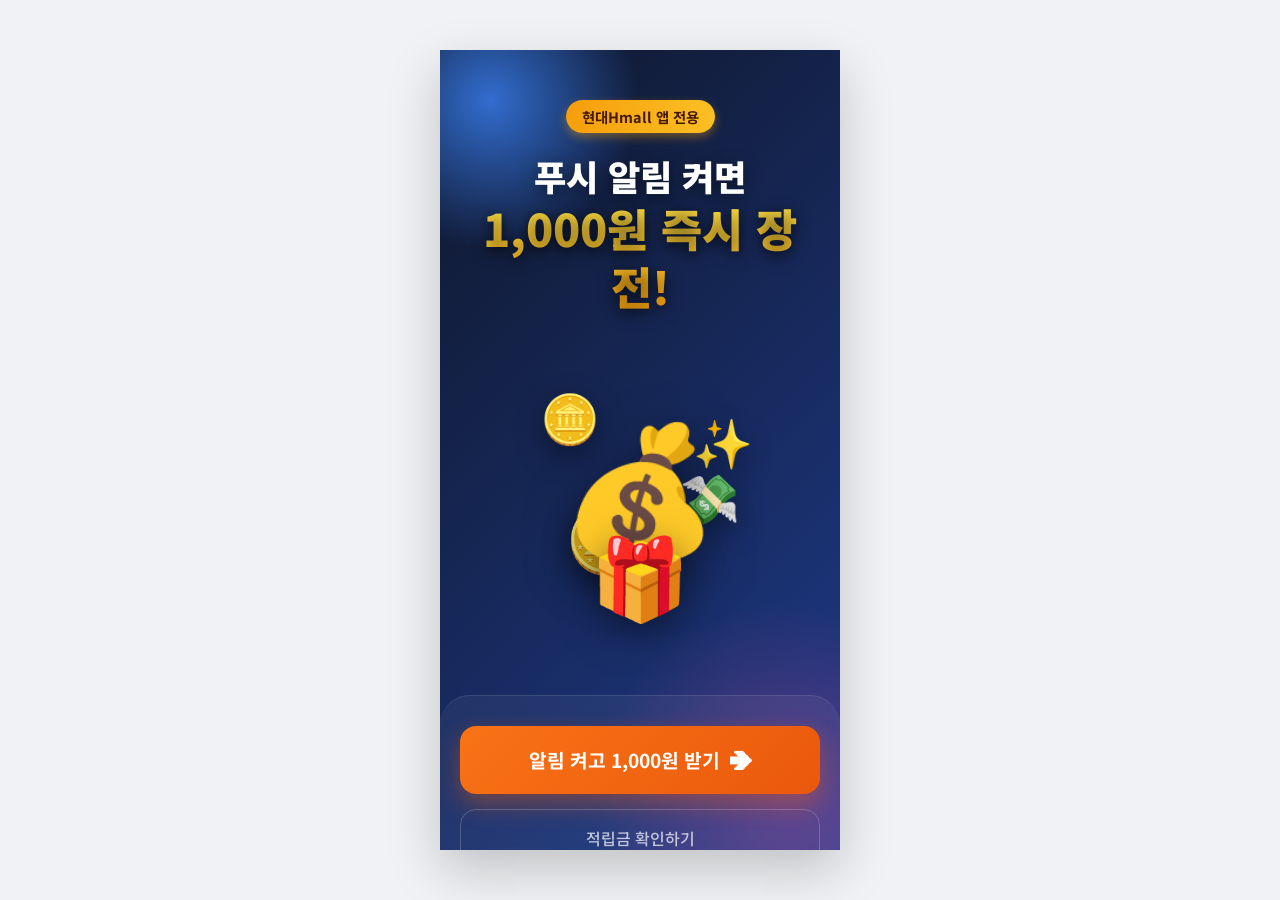
==== hmall_event_kv.html @ 741a4ec0 "Add Korean KV mockup for HMall push event" ====
<!DOCTYPE html>
<html lang="ko">
<head>
    <meta charset="UTF-8">
    <meta name="viewport" content="width=device-width, initial-scale=1.0">
    <title>HMall 푸시 알림 이벤트</title>
    <link href="https://fonts.googleapis.com/css2?family=Noto+Sans+KR:wght@400;700;900&display=swap" rel="stylesheet">
    <style>
        * {
            margin: 0;
            padding: 0;
            box-sizing: border-box;
            font-family: 'Noto Sans KR', sans-serif;
        }

        body {
            display: flex;
            justify-content: center;
            align-items: center;
            min-height: 100vh;
            background-color: #f0f2f5;
        }

        .mobile-container {
            width: 100%;
            max-width: 400px;
            height: 800px;
            background: linear-gradient(135deg, #0f172a 0%, #1e3a8a 100%);
            position: relative;
            overflow: hidden;
            box-shadow: 0 20px 50px rgba(0,0,0,0.2);
            display: flex;
            flex-direction: column;
            align-items: center;
            color: white;
        }

        /* Decorative Background Elements */
        .glow {
            position: absolute;
            width: 300px;
            height: 300px;
            background: radial-gradient(circle, rgba(59,130,246,0.8) 0%, rgba(0,0,0,0) 70%);
            top: -100px;
            left: -100px;
            border-radius: 50%;
            z-index: 0;
        }

        .glow2 {
            position: absolute;
            width: 400px;
            height: 400px;
            background: radial-gradient(circle, rgba(236,72,153,0.3) 0%, rgba(0,0,0,0) 70%);
            bottom: -150px;
            right: -150px;
            border-radius: 50%;
            z-index: 0;
        }

        .kv-content {
            position: relative;
            z-index: 10;
            display: flex;
            flex-direction: column;
            align-items: center;
            width: 100%;
            padding: 50px 20px;
            flex-grow: 1;
        }

        .badge {
            background: linear-gradient(90deg, #f59e0b, #fbbf24);
            color: #451a03;
            padding: 6px 16px;
            border-radius: 20px;
            font-weight: 700;
            font-size: 0.9rem;
            margin-bottom: 20px;
            box-shadow: 0 4px 10px rgba(245,158,11,0.4);
            animation: bounceIn 1s cubic-bezier(0.175, 0.885, 0.32, 1.275);
        }

        .title {
            text-align: center;
            font-size: 2.2rem;
            font-weight: 900;
            line-height: 1.3;
            text-shadow: 0 4px 15px rgba(0,0,0,0.5);
            margin-bottom: 40px;
            animation: fadeInDown 0.8s ease-out;
        }

        .highlight {
            color: #fbbf24;
            display: block;
            font-size: 2.8rem;
            background: -webkit-linear-gradient(#fde047, #f59e0b);
            -webkit-background-clip: text;
            -webkit-text-fill-color: transparent;
            filter: drop-shadow(0 2px 4px rgba(0,0,0,0.3));
        }

        /* 3D Object Area (using emojis for prototype) */
        .visual-area {
            position: relative;
            width: 250px;
            height: 250px;
            margin-bottom: 40px;
            animation: float 4s ease-in-out infinite;
        }

        .main-coin {
            font-size: 8rem;
            position: absolute;
            top: 50%;
            left: 50%;
            transform: translate(-50%, -50%);
            filter: drop-shadow(0 15px 25px rgba(0,0,0,0.5));
            z-index: 2;
        }

        .small-coin {
            font-size: 3rem;
            position: absolute;
            filter: drop-shadow(0 10px 15px rgba(0,0,0,0.4));
        }

        .coin1 { top: 10%; left: 10%; animation: float 3s ease-in-out infinite 0.5s; }
        .coin2 { top: 20%; right: 5%; animation: float 3.5s ease-in-out infinite 1s; }
        .coin3 { bottom: 10%; left: 20%; animation: float 2.5s ease-in-out infinite 0.2s; font-size: 4rem;}
        .coin4 { bottom: 30%; right: 10%; animation: float 4s ease-in-out infinite 0.8s; }

        .gift {
            font-size: 5rem;
            position: absolute;
            bottom: -10%;
            left: 50%;
            transform: translateX(-50%);
            filter: drop-shadow(0 10px 20px rgba(0,0,0,0.5));
            z-index: 3;
            animation: bounce 2s infinite;
        }

        /* Bottom Action Area */
        .action-area {
            position: relative;
            z-index: 10;
            width: 100%;
            padding: 30px 20px;
            background: rgba(255, 255, 255, 0.05);
            backdrop-filter: blur(10px);
            border-top: 1px solid rgba(255,255,255,0.1);
            border-radius: 30px 30px 0 0;
            display: flex;
            flex-direction: column;
            gap: 15px;
        }

        .btn-primary {
            background: linear-gradient(135deg, #f97316 0%, #ea580c 100%);
            color: white;
            border: none;
            padding: 18px 20px;
            border-radius: 16px;
            font-size: 1.2rem;
            font-weight: 700;
            cursor: pointer;
            box-shadow: 0 10px 25px rgba(234, 88, 12, 0.4);
            transition: transform 0.2s, box-shadow 0.2s;
            display: flex;
            justify-content: center;
            align-items: center;
            gap: 10px;
        }

        .btn-primary:active {
            transform: translateY(2px);
            box-shadow: 0 5px 15px rgba(234, 88, 12, 0.4);
        }

        .btn-primary::after {
            content: '➔';
            font-size: 1.4rem;
        }

        .btn-secondary {
            background: transparent;
            color: rgba(255,255,255,0.7);
            border: 1px solid rgba(255,255,255,0.2);
            padding: 16px 20px;
            border-radius: 16px;
            font-size: 1rem;
            font-weight: 500;
            cursor: pointer;
            transition: background 0.2s;
        }

        .btn-secondary:active {
            background: rgba(255,255,255,0.1);
        }

        /* Animations */
        @keyframes float {
            0% { transform: translateY(0px); }
            50% { transform: translateY(-15px); }
            100% { transform: translateY(0px); }
        }

        @keyframes bounceIn {
            0% { transform: scale(0); opacity: 0; }
            50% { transform: scale(1.1); }
            100% { transform: scale(1); opacity: 1; }
        }

        @keyframes fadeInDown {
            0% { transform: translateY(-20px); opacity: 0; }
            100% { transform: translateY(0); opacity: 1; }
        }

        @keyframes bounce {
            0%, 20%, 50%, 80%, 100% { transform: translateX(-50%) translateY(0); }
            40% { transform: translateX(-50%) translateY(-20px); }
            60% { transform: translateX(-50%) translateY(-10px); }
        }

    </style>
</head>
<body>
    <div class="mobile-container">
        <div class="glow"></div>
        <div class="glow2"></div>
        
        <div class="kv-content">
            <div class="badge">현대Hmall 앱 전용</div>
            
            <h1 class="title">
                푸시 알림 켜면<br>
                <span class="highlight">1,000원 즉시 장전!</span>
            </h1>
            
            <div class="visual-area">
                <div class="small-coin coin1">🪙</div>
                <div class="small-coin coin2">✨</div>
                <div class="main-coin">💰</div>
                <div class="small-coin coin3">🪙</div>
                <div class="small-coin coin4">💸</div>
                <div class="gift">🎁</div>
            </div>
        </div>

        <div class="action-area">
            <button class="btn-primary">알림 켜고 1,000원 받기</button>
            <button class="btn-secondary">적립금 확인하기</button>
        </div>
    </div>
</body>
</html>
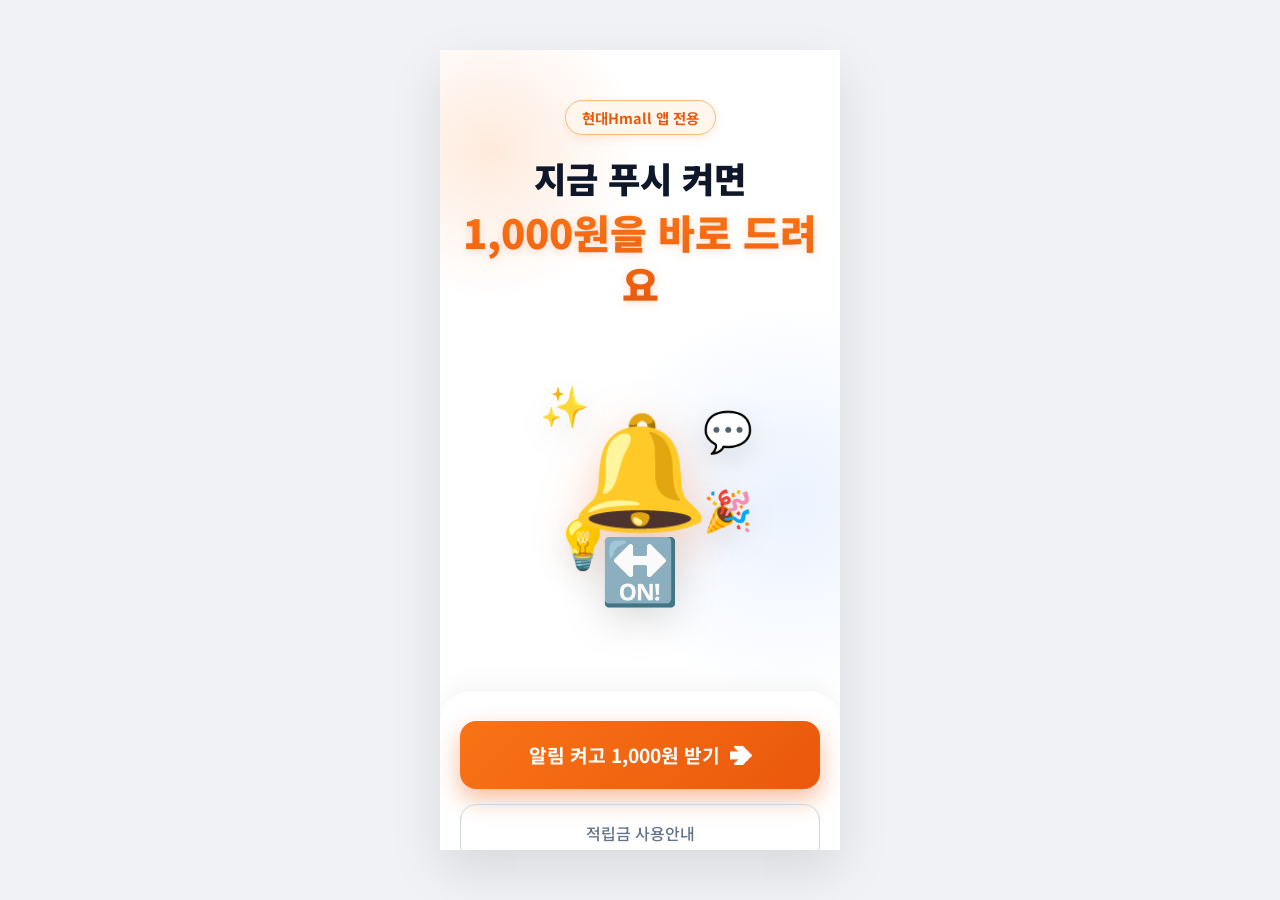
==== commit 51bc5c98: "Update HMall Event KV UI with Push ON concept and Bottom Sheet" ====
--- a/hmall_event_kv.html
+++ b/hmall_event_kv.html
@@ -4,7 +4,7 @@
     <meta charset="UTF-8">
     <meta name="viewport" content="width=device-width, initial-scale=1.0">
     <title>HMall 푸시 알림 이벤트</title>
-    <link href="https://fonts.googleapis.com/css2?family=Noto+Sans+KR:wght@400;700;900&display=swap" rel="stylesheet">
+    <link href="https://fonts.googleapis.com/css2?family=Noto+Sans+KR:wght@400;500;700;900&display=swap" rel="stylesheet">
     <style>
         * {
             margin: 0;
@@ -25,14 +25,14 @@
             width: 100%;
             max-width: 400px;
             height: 800px;
-            background: linear-gradient(135deg, #0f172a 0%, #1e3a8a 100%);
+            background: #ffffff; /* 밝은 색상으로 변경 */
             position: relative;
             overflow: hidden;
-            box-shadow: 0 20px 50px rgba(0,0,0,0.2);
+            box-shadow: 0 20px 50px rgba(0,0,0,0.1);
             display: flex;
             flex-direction: column;
             align-items: center;
-            color: white;
+            color: #1e293b;
         }
 
         /* Decorative Background Elements */
@@ -40,8 +40,8 @@
             position: absolute;
             width: 300px;
             height: 300px;
-            background: radial-gradient(circle, rgba(59,130,246,0.8) 0%, rgba(0,0,0,0) 70%);
-            top: -100px;
+            background: radial-gradient(circle, rgba(249,115,22,0.15) 0%, rgba(255,255,255,0) 70%);
+            top: -50px;
             left: -100px;
             border-radius: 50%;
             z-index: 0;
@@ -51,8 +51,8 @@
             position: absolute;
             width: 400px;
             height: 400px;
-            background: radial-gradient(circle, rgba(236,72,153,0.3) 0%, rgba(0,0,0,0) 70%);
-            bottom: -150px;
+            background: radial-gradient(circle, rgba(59,130,246,0.1) 0%, rgba(255,255,255,0) 70%);
+            bottom: 150px;
             right: -150px;
             border-radius: 50%;
             z-index: 0;
@@ -70,14 +70,15 @@
         }
 
         .badge {
-            background: linear-gradient(90deg, #f59e0b, #fbbf24);
-            color: #451a03;
+            background: #fff7ed;
+            color: #ea580c;
+            border: 1px solid #fdba74;
             padding: 6px 16px;
             border-radius: 20px;
             font-weight: 700;
             font-size: 0.9rem;
             margin-bottom: 20px;
-            box-shadow: 0 4px 10px rgba(245,158,11,0.4);
+            box-shadow: 0 4px 10px rgba(234,88,12,0.1);
             animation: bounceIn 1s cubic-bezier(0.175, 0.885, 0.32, 1.275);
         }
 
@@ -86,22 +87,23 @@
             font-size: 2.2rem;
             font-weight: 900;
             line-height: 1.3;
-            text-shadow: 0 4px 15px rgba(0,0,0,0.5);
             margin-bottom: 40px;
             animation: fadeInDown 0.8s ease-out;
+            color: #0f172a;
         }
 
         .highlight {
-            color: #fbbf24;
+            color: #ea580c;
             display: block;
-            font-size: 2.8rem;
-            background: -webkit-linear-gradient(#fde047, #f59e0b);
+            font-size: 2.5rem;
+            background: -webkit-linear-gradient(#f97316, #ea580c);
             -webkit-background-clip: text;
             -webkit-text-fill-color: transparent;
-            filter: drop-shadow(0 2px 4px rgba(0,0,0,0.3));
-        }
-
-        /* 3D Object Area (using emojis for prototype) */
+            filter: drop-shadow(0 2px 4px rgba(234,88,12,0.2));
+            margin-top: 5px;
+        }
+
+        /* 3D Object Area (Push ON 시각화) */
         .visual-area {
             position: relative;
             width: 250px;
@@ -110,37 +112,38 @@
             animation: float 4s ease-in-out infinite;
         }
 
-        .main-coin {
-            font-size: 8rem;
-            position: absolute;
-            top: 50%;
+        .main-icon {
+            font-size: 7rem;
+            position: absolute;
+            top: 45%;
             left: 50%;
             transform: translate(-50%, -50%);
-            filter: drop-shadow(0 15px 25px rgba(0,0,0,0.5));
+            filter: drop-shadow(0 15px 25px rgba(234,88,12,0.3));
             z-index: 2;
         }
 
-        .small-coin {
-            font-size: 3rem;
-            position: absolute;
-            filter: drop-shadow(0 10px 15px rgba(0,0,0,0.4));
-        }
-
-        .coin1 { top: 10%; left: 10%; animation: float 3s ease-in-out infinite 0.5s; }
-        .coin2 { top: 20%; right: 5%; animation: float 3.5s ease-in-out infinite 1s; }
-        .coin3 { bottom: 10%; left: 20%; animation: float 2.5s ease-in-out infinite 0.2s; font-size: 4rem;}
-        .coin4 { bottom: 30%; right: 10%; animation: float 4s ease-in-out infinite 0.8s; }
-
-        .gift {
-            font-size: 5rem;
-            position: absolute;
-            bottom: -10%;
+        .small-icon {
+            font-size: 2.5rem;
+            position: absolute;
+            filter: drop-shadow(0 10px 15px rgba(0,0,0,0.1));
+            font-weight: 900;
+        }
+        
+        .toggle-icon {
+            font-size: 4rem;
+            position: absolute;
+            bottom: -5%;
             left: 50%;
             transform: translateX(-50%);
-            filter: drop-shadow(0 10px 20px rgba(0,0,0,0.5));
+            filter: drop-shadow(0 10px 20px rgba(0,0,0,0.15));
             z-index: 3;
             animation: bounce 2s infinite;
         }
+
+        .icon1 { top: 10%; left: 10%; animation: float 3s ease-in-out infinite 0.5s; }
+        .icon2 { top: 20%; right: 5%; animation: float 3.5s ease-in-out infinite 1s; }
+        .icon3 { bottom: 10%; left: 15%; animation: float 2.5s ease-in-out infinite 0.2s; font-size: 3rem; color: #3b82f6;}
+        .icon4 { bottom: 25%; right: 5%; animation: float 4s ease-in-out infinite 0.8s; color: #ea580c; }
 
         /* Bottom Action Area */
         .action-area {
@@ -148,9 +151,9 @@
             z-index: 10;
             width: 100%;
             padding: 30px 20px;
-            background: rgba(255, 255, 255, 0.05);
-            backdrop-filter: blur(10px);
-            border-top: 1px solid rgba(255,255,255,0.1);
+            background: #ffffff;
+            border-top: 1px solid #f1f5f9;
+            box-shadow: 0 -10px 20px rgba(0,0,0,0.03);
             border-radius: 30px 30px 0 0;
             display: flex;
             flex-direction: column;
@@ -186,8 +189,8 @@
 
         .btn-secondary {
             background: transparent;
-            color: rgba(255,255,255,0.7);
-            border: 1px solid rgba(255,255,255,0.2);
+            color: #64748b;
+            border: 1px solid #cbd5e1;
             padding: 16px 20px;
             border-radius: 16px;
             font-size: 1rem;
@@ -197,7 +200,108 @@
         }
 
         .btn-secondary:active {
-            background: rgba(255,255,255,0.1);
+            background: #f8fafc;
+        }
+
+        /* Bottom Sheet Styles */
+        .overlay {
+            position: absolute;
+            top: 0; left: 0; width: 100%; height: 100%;
+            background: rgba(0,0,0,0.5);
+            z-index: 20;
+            opacity: 0;
+            pointer-events: none;
+            transition: opacity 0.3s ease;
+        }
+        .overlay.active {
+            opacity: 1;
+            pointer-events: auto;
+        }
+
+        .bottom-sheet {
+            position: absolute;
+            bottom: -100%;
+            left: 0;
+            width: 100%;
+            background: #ffffff;
+            border-radius: 24px 24px 0 0;
+            padding: 30px 20px;
+            z-index: 30;
+            transition: bottom 0.3s cubic-bezier(0.2, 0.8, 0.2, 1);
+            color: #333;
+            box-shadow: 0 -10px 20px rgba(0,0,0,0.1);
+        }
+        .bottom-sheet.active {
+            bottom: 0;
+        }
+
+        .bs-header {
+            display: flex;
+            justify-content: space-between;
+            align-items: center;
+            margin-bottom: 25px;
+        }
+        .bs-title {
+            font-size: 1.3rem;
+            font-weight: 700;
+            color: #0f172a;
+        }
+        .bs-close {
+            background: none;
+            border: none;
+            font-size: 1.8rem;
+            line-height: 1;
+            cursor: pointer;
+            color: #94a3b8;
+        }
+        
+        .bs-content {
+            font-size: 0.95rem;
+            line-height: 1.5;
+            max-height: 400px;
+            overflow-y: auto;
+            padding-bottom: 20px;
+        }
+        
+        .bs-info-row {
+            display: flex;
+            margin-bottom: 12px;
+        }
+        .bs-info-label {
+            font-weight: 700;
+            color: #ea580c;
+            width: 70px;
+            flex-shrink: 0;
+        }
+        .bs-info-value {
+            color: #334155;
+        }
+
+        .bs-notice-title {
+            font-weight: 700;
+            color: #475569;
+            margin-top: 25px;
+            margin-bottom: 12px;
+            border-top: 1px solid #e2e8f0;
+            padding-top: 20px;
+        }
+        .bs-notice-list {
+            list-style: none;
+            padding-left: 0;
+            color: #64748b;
+            font-size: 0.85rem;
+        }
+        .bs-notice-list li {
+            position: relative;
+            padding-left: 12px;
+            margin-bottom: 8px;
+            line-height: 1.4;
+        }
+        .bs-notice-list li::before {
+            content: '•';
+            position: absolute;
+            left: 0;
+            color: #94a3b8;
         }
 
         /* Animations */
@@ -220,10 +324,9 @@
 
         @keyframes bounce {
             0%, 20%, 50%, 80%, 100% { transform: translateX(-50%) translateY(0); }
-            40% { transform: translateX(-50%) translateY(-20px); }
-            60% { transform: translateX(-50%) translateY(-10px); }
-        }
-
+            40% { transform: translateX(-50%) translateY(-15px); }
+            60% { transform: translateX(-50%) translateY(-7px); }
+        }
     </style>
 </head>
 <body>
@@ -235,24 +338,77 @@
             <div class="badge">현대Hmall 앱 전용</div>
             
             <h1 class="title">
-                푸시 알림 켜면<br>
-                <span class="highlight">1,000원 즉시 장전!</span>
+                지금 푸시 켜면<br>
+                <span class="highlight">1,000원을 바로 드려요</span>
             </h1>
             
             <div class="visual-area">
-                <div class="small-coin coin1">🪙</div>
-                <div class="small-coin coin2">✨</div>
-                <div class="main-coin">💰</div>
-                <div class="small-coin coin3">🪙</div>
-                <div class="small-coin coin4">💸</div>
-                <div class="gift">🎁</div>
+                <div class="small-icon icon1">✨</div>
+                <div class="small-icon icon2">💬</div>
+                <div class="main-icon">🔔</div>
+                <div class="small-icon icon3">💡</div>
+                <div class="small-icon icon4">🎉</div>
+                <div class="toggle-icon">🔛</div>
             </div>
         </div>
 
         <div class="action-area">
             <button class="btn-primary">알림 켜고 1,000원 받기</button>
-            <button class="btn-secondary">적립금 확인하기</button>
+            <button class="btn-secondary" id="btnGuide">적립금 사용안내</button>
+        </div>
+
+        <!-- Bottom Sheet -->
+        <div class="overlay" id="overlay"></div>
+        <div class="bottom-sheet" id="bottomSheet">
+            <div class="bs-header">
+                <div class="bs-title">적립금 사용안내</div>
+                <button class="bs-close" id="btnClose">&times;</button>
+            </div>
+            <div class="bs-content">
+                <div class="bs-info-row">
+                    <div class="bs-info-label">응모 방법</div>
+                    <div class="bs-info-value">Hmall 앱에서 혜택 푸시 알림 수신하면 자동 지급</div>
+                </div>
+                <div class="bs-info-row">
+                    <div class="bs-info-label">증정 일자</div>
+                    <div class="bs-info-value">응모 즉시 자동 증정</div>
+                </div>
+                <div class="bs-info-row">
+                    <div class="bs-info-label">사용 기간</div>
+                    <div class="bs-info-value">증정일 당일 23:59까지</div>
+                </div>
+
+                <div class="bs-notice-title">유의 사항</div>
+                <ul class="bs-notice-list">
+                    <li>경품(적립금)은 당첨 즉시 제공됩니다. 부여 현황은 [마이페이지 &gt; 포인트]에서 확인해 주세요.</li>
+                    <li>지급된 경품은 증정 당일 소멸되며, 기간 내 미사용시 자동 소멸됩니다.</li>
+                    <li>고객님의 기기 및 네트워크 상황으로 인한 참여 기회 상실은 당사에서 책임지지 않습니다.</li>
+                    <li>본 이벤트는 당사 사정에 의해 사전 고지 없이 조기 종료되거나 변경될 수 있습니다.</li>
+                    <li>본 이벤트는 앱 전용 이벤트로 혜택 푸시에 동의한 고객에 한하여 참여 가능합니다.</li>
+                </ul>
+            </div>
         </div>
     </div>
+
+    <script>
+        const btnGuide = document.getElementById('btnGuide');
+        const btnClose = document.getElementById('btnClose');
+        const overlay = document.getElementById('overlay');
+        const bottomSheet = document.getElementById('bottomSheet');
+
+        function openSheet() {
+            overlay.classList.add('active');
+            bottomSheet.classList.add('active');
+        }
+
+        function closeSheet() {
+            overlay.classList.remove('active');
+            bottomSheet.classList.remove('active');
+        }
+
+        btnGuide.addEventListener('click', openSheet);
+        btnClose.addEventListener('click', closeSheet);
+        overlay.addEventListener('click', closeSheet);
+    </script>
 </body>
 </html>
